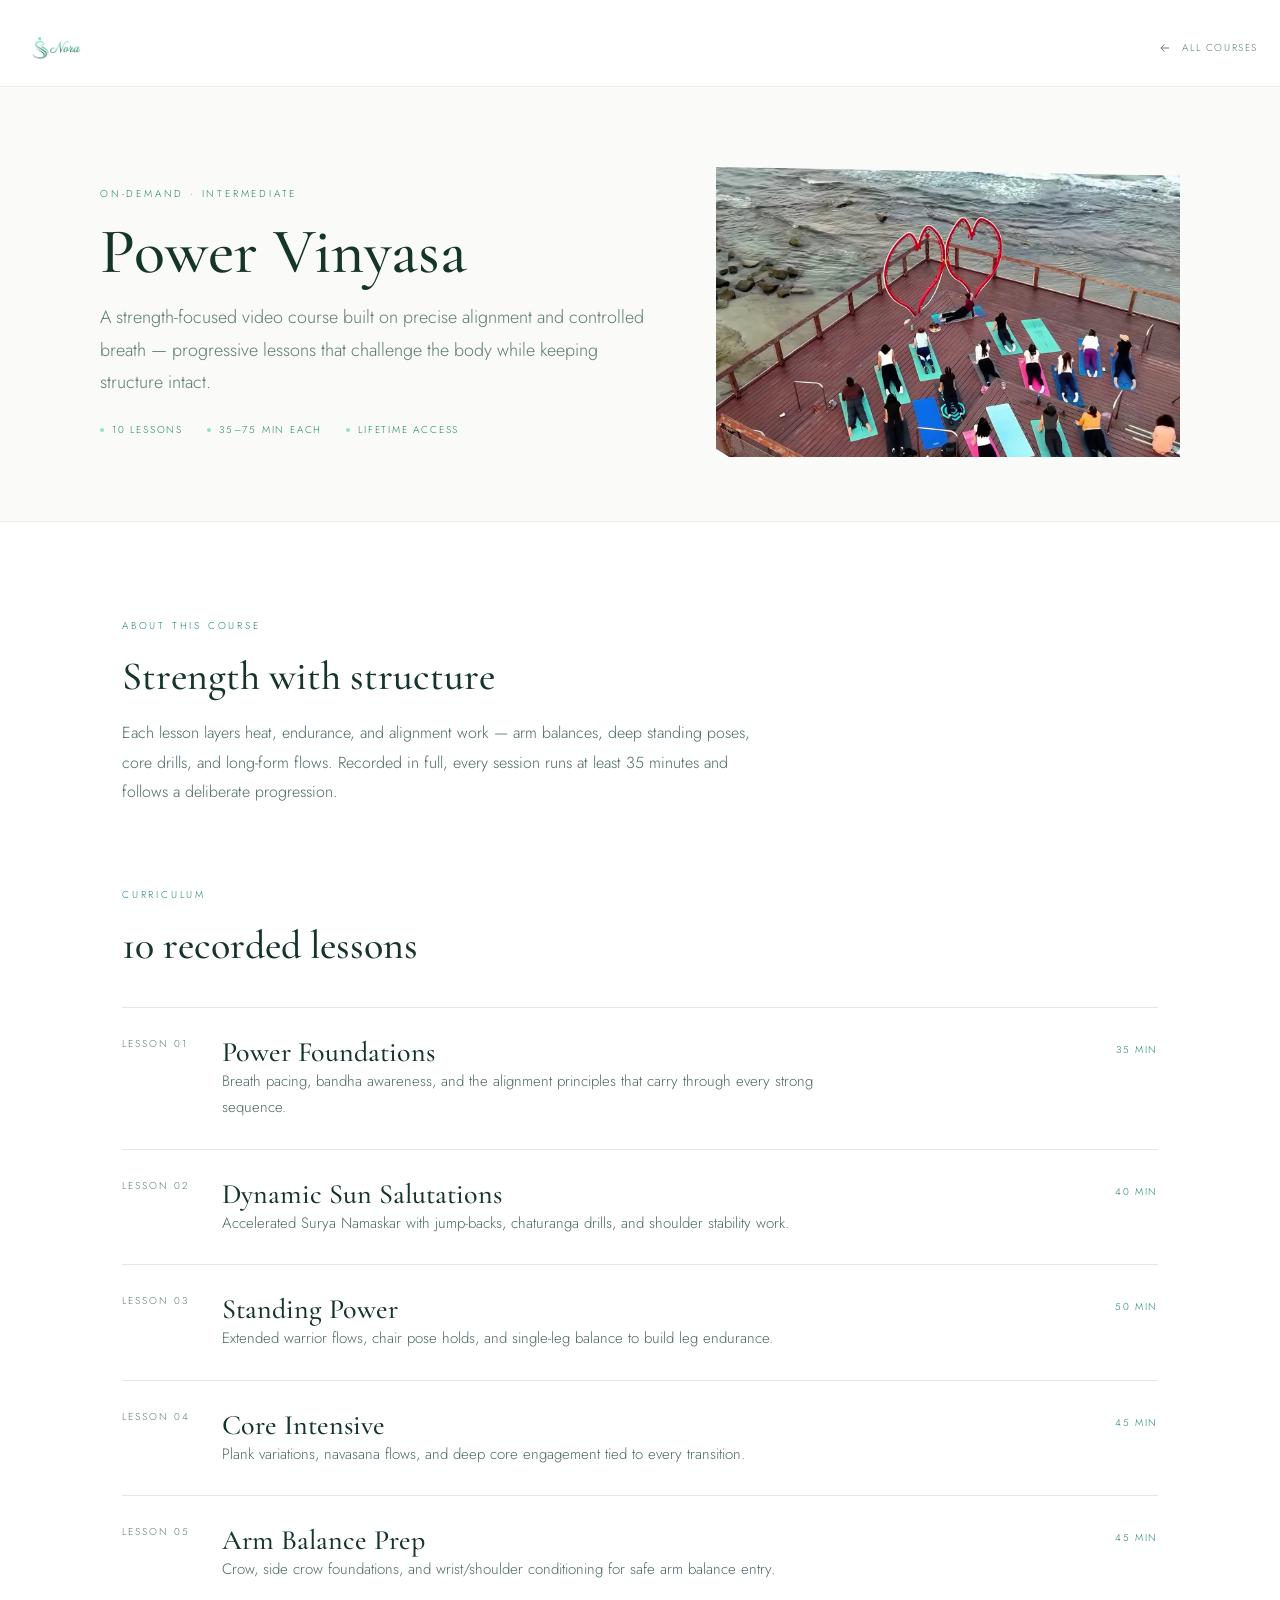
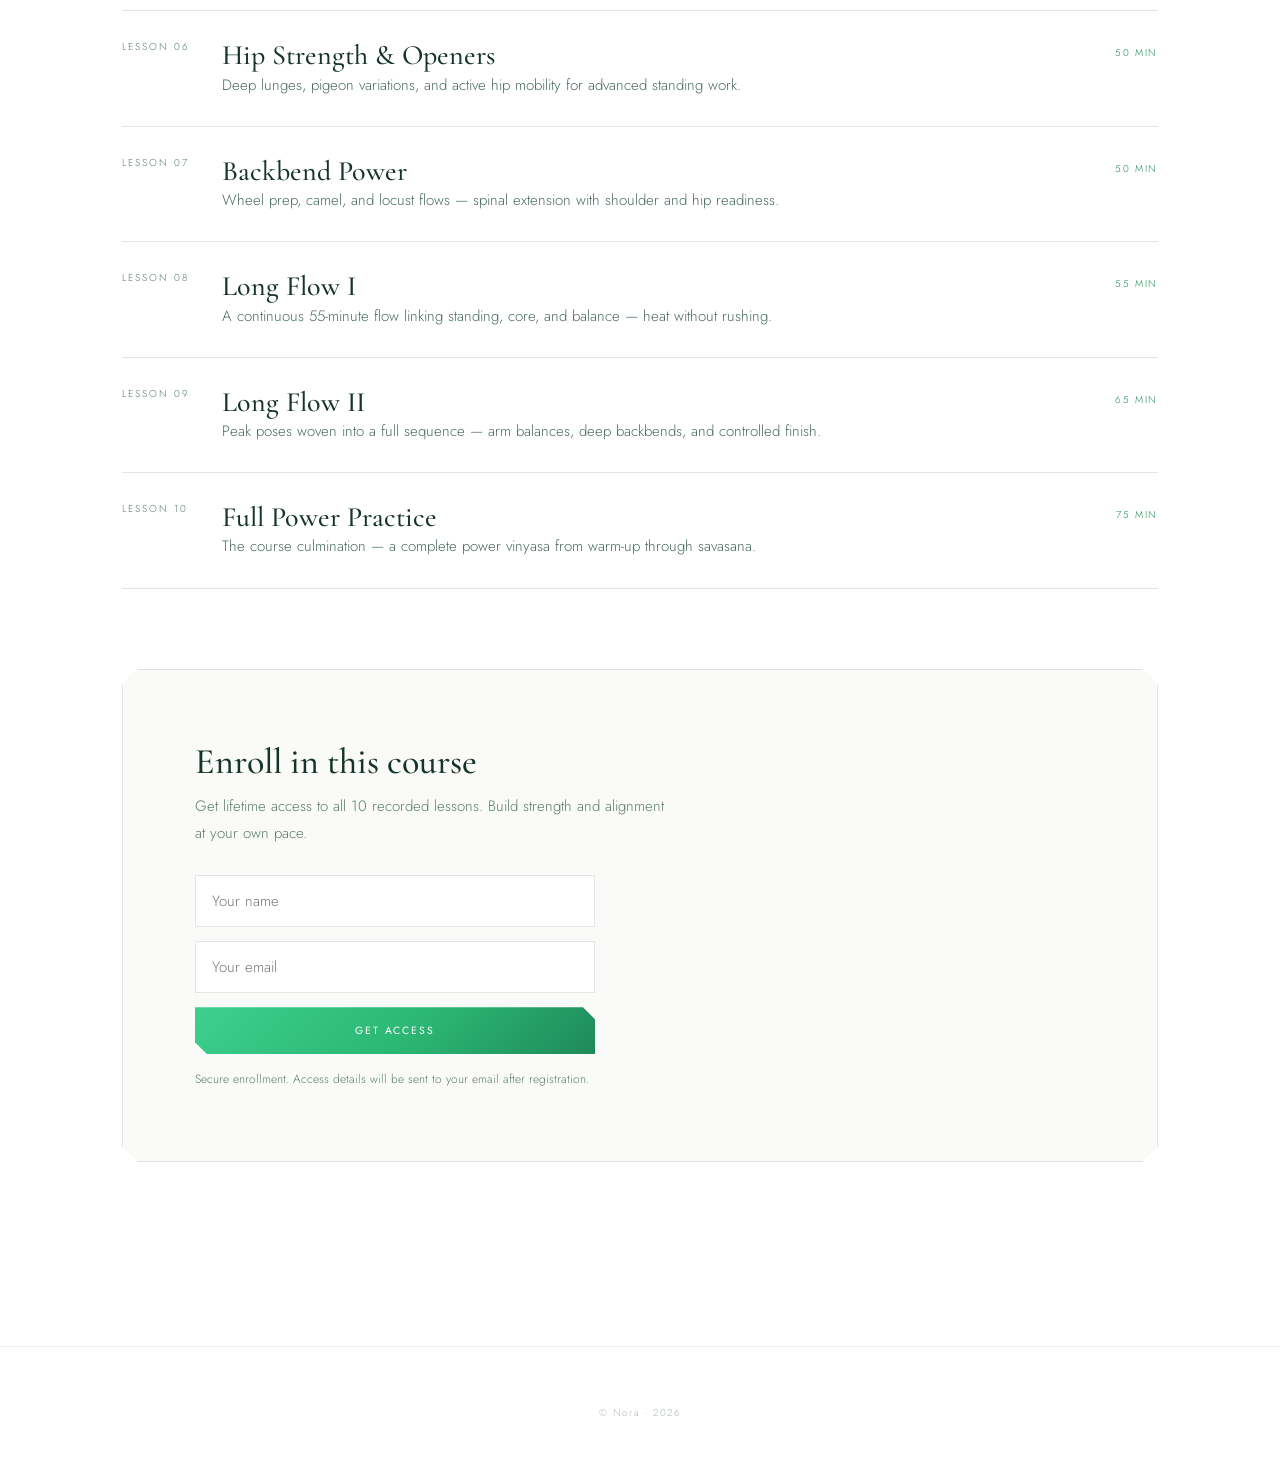
==== courses/power-vinyasa.html @ 361f5e64 "7" ====
<!DOCTYPE html>
<html lang="en" dir="ltr">
<head>
<meta charset="UTF-8">
<meta name="viewport" content="width=device-width, initial-scale=1.0, viewport-fit=cover">
<meta name="theme-color" content="#FFFFFF">
<title>Power Vinyasa — Nora</title>
<meta name="description" content="On-demand Power Vinyasa course — 10 recorded lessons, 35–75 minutes each. Strength, alignment, and controlled breath.">
<link rel="preconnect" href="https://fonts.googleapis.com">
<link rel="preconnect" href="https://fonts.gstatic.com" crossorigin>
<link href="https://fonts.googleapis.com/css2?family=Cormorant+Garamond:ital,wght@0,400;0,500;0,600;1,400&family=Jost:wght@300;400;500;600&display=swap" rel="stylesheet">
<link rel="stylesheet" href="../css/course.css">
</head>
<body>

<header class="nav">
  <a class="nav-brand" href="../index.html" aria-label="Nora — home">
    <img src="../img/logo.png" alt="Nora" width="160" height="48" decoding="async">
  </a>
  <a class="nav-back" href="../index.html#courses">
    <svg viewBox="0 0 24 24" fill="none" stroke-width="1.6"><path d="M19 12H5M11 6l-6 6 6 6"/></svg>
    All courses
  </a>
</header>

<main>
  <section class="course-hero">
    <div class="course-hero-inner">
      <div class="course-intro">
        <p class="course-kicker">On-demand · Intermediate</p>
        <h1 class="course-title font-display">Power Vinyasa</h1>
        <p class="course-lead">A strength-focused video course built on precise alignment and controlled breath — progressive lessons that challenge the body while keeping structure intact.</p>
        <div class="course-meta">
          <span>10 lessons</span>
          <span>35–75 min each</span>
          <span>Lifetime access</span>
        </div>
      </div>
      <div class="course-cover">
        <img src="../img/3.jpg" alt="Power Vinyasa course" width="800" height="500" loading="eager">
      </div>
    </div>
  </section>

  <div class="course-body">
    <section class="course-section">
      <p class="course-section-label">About this course</p>
      <h2 class="course-section-title font-display">Strength with structure</h2>
      <p class="course-section-text">Each lesson layers heat, endurance, and alignment work — arm balances, deep standing poses, core drills, and long-form flows. Recorded in full, every session runs at least 35 minutes and follows a deliberate progression.</p>
    </section>

    <section class="course-section" id="curriculum">
      <p class="course-section-label">Curriculum</p>
      <h2 class="course-section-title font-display">10 recorded lessons</h2>
      <ol class="curriculum">
        <li class="lesson">
          <span class="lesson-num">Lesson 01</span>
          <div>
            <h3 class="lesson-title">Power Foundations</h3>
            <p class="lesson-desc">Breath pacing, bandha awareness, and the alignment principles that carry through every strong sequence.</p>
          </div>
          <span class="lesson-meta">35 min</span>
        </li>
        <li class="lesson">
          <span class="lesson-num">Lesson 02</span>
          <div>
            <h3 class="lesson-title">Dynamic Sun Salutations</h3>
            <p class="lesson-desc">Accelerated Surya Namaskar with jump-backs, chaturanga drills, and shoulder stability work.</p>
          </div>
          <span class="lesson-meta">40 min</span>
        </li>
        <li class="lesson">
          <span class="lesson-num">Lesson 03</span>
          <div>
            <h3 class="lesson-title">Standing Power</h3>
            <p class="lesson-desc">Extended warrior flows, chair pose holds, and single-leg balance to build leg endurance.</p>
          </div>
          <span class="lesson-meta">50 min</span>
        </li>
        <li class="lesson">
          <span class="lesson-num">Lesson 04</span>
          <div>
            <h3 class="lesson-title">Core Intensive</h3>
            <p class="lesson-desc">Plank variations, navasana flows, and deep core engagement tied to every transition.</p>
          </div>
          <span class="lesson-meta">45 min</span>
        </li>
        <li class="lesson">
          <span class="lesson-num">Lesson 05</span>
          <div>
            <h3 class="lesson-title">Arm Balance Prep</h3>
            <p class="lesson-desc">Crow, side crow foundations, and wrist/shoulder conditioning for safe arm balance entry.</p>
          </div>
          <span class="lesson-meta">45 min</span>
        </li>
        <li class="lesson">
          <span class="lesson-num">Lesson 06</span>
          <div>
            <h3 class="lesson-title">Hip Strength &amp; Openers</h3>
            <p class="lesson-desc">Deep lunges, pigeon variations, and active hip mobility for advanced standing work.</p>
          </div>
          <span class="lesson-meta">50 min</span>
        </li>
        <li class="lesson">
          <span class="lesson-num">Lesson 07</span>
          <div>
            <h3 class="lesson-title">Backbend Power</h3>
            <p class="lesson-desc">Wheel prep, camel, and locust flows — spinal extension with shoulder and hip readiness.</p>
          </div>
          <span class="lesson-meta">50 min</span>
        </li>
        <li class="lesson">
          <span class="lesson-num">Lesson 08</span>
          <div>
            <h3 class="lesson-title">Long Flow I</h3>
            <p class="lesson-desc">A continuous 55-minute flow linking standing, core, and balance — heat without rushing.</p>
          </div>
          <span class="lesson-meta">55 min</span>
        </li>
        <li class="lesson">
          <span class="lesson-num">Lesson 09</span>
          <div>
            <h3 class="lesson-title">Long Flow II</h3>
            <p class="lesson-desc">Peak poses woven into a full sequence — arm balances, deep backbends, and controlled finish.</p>
          </div>
          <span class="lesson-meta">65 min</span>
        </li>
        <li class="lesson">
          <span class="lesson-num">Lesson 10</span>
          <div>
            <h3 class="lesson-title">Full Power Practice</h3>
            <p class="lesson-desc">The course culmination — a complete power vinyasa from warm-up through savasana.</p>
          </div>
          <span class="lesson-meta">75 min</span>
        </li>
      </ol>
    </section>

    <section class="course-section" id="enroll">
      <div class="enroll">
        <h2 class="enroll-title font-display">Enroll in this course</h2>
        <p class="enroll-desc">Get lifetime access to all 10 recorded lessons. Build strength and alignment at your own pace.</p>
        <form class="enroll-form" id="enroll-form" novalidate>
          <input class="enroll-field" type="text" name="name" placeholder="Your name" required autocomplete="name">
          <input class="enroll-field" type="email" name="email" placeholder="Your email" required autocomplete="email">
          <button class="enroll-btn" type="submit">Get access</button>
        </form>
        <p class="enroll-note">Secure enrollment. Access details will be sent to your email after registration.</p>
        <p class="enroll-success" id="enroll-success" role="status">Thank you — we'll send your course access details shortly.</p>
      </div>
    </section>
  </div>
</main>

<footer class="site-foot">
  <p class="site-foot-copy">&copy; Nora · 2026</p>
</footer>

<script>
document.getElementById('enroll-form').addEventListener('submit', function(e){
  e.preventDefault();
  this.style.display = 'none';
  document.querySelector('.enroll-note').style.display = 'none';
  document.getElementById('enroll-success').style.display = 'block';
});
</script>
</body>
</html>
---- css/course.css ----
:root{
  --stone:#FFFFFF;
  --stone-deep:#FAFAF8;
  --stone-mid:#F0EEEA;
  --sand:#2BB673;
  --moss:#3ECF8E;
  --moss-deep:#1F8A5A;
  --ink:#16352A;
  --ink-soft:#4A6B5C;
  --whisper:#16352A;
  --whisper-dim:#5A7D6C;
  --line:rgba(22,53,42,0.08);
  --line-dark:rgba(22,53,42,0.12);
  --pad:max(22px, env(safe-area-inset-left,0px), env(safe-area-inset-right,0px));
  --pad-top:max(14px, env(safe-area-inset-top,0px));
  --container:1080px;
  --ease-luxury:cubic-bezier(0.22,1,0.36,1);
}
*,*::before,*::after{box-sizing:border-box;}
html,body{margin:0;padding:0;}
body{
  background:var(--stone);
  color:var(--whisper);
  font-family:'Jost',sans-serif;
  font-weight:300;
  line-height:1.6;
  -webkit-font-smoothing:antialiased;
}
a{color:inherit;text-decoration:none;}
img{display:block;max-width:100%;height:auto;}
.font-display{font-family:'Cormorant Garamond',serif;}

.nav{
  position:sticky;top:0;z-index:100;
  padding:calc(var(--pad-top) + 10px) var(--pad) 14px;
  display:flex;align-items:center;justify-content:space-between;
  background:rgba(255,255,255,0.92);
  backdrop-filter:blur(18px);-webkit-backdrop-filter:blur(18px);
  border-bottom:1px solid var(--line);
}
.nav-brand img{height:clamp(36px,8vw,48px);width:auto;}
.nav-back{
  display:inline-flex;align-items:center;gap:10px;
  font-size:10px;letter-spacing:0.16em;text-transform:uppercase;
  color:var(--whisper-dim);transition:gap .35s var(--ease-luxury), color .35s;
}
.nav-back:hover{gap:14px;color:var(--moss-deep);}
.nav-back svg{width:14px;height:14px;stroke:currentColor;}

.course-hero{
  padding:clamp(48px,9vw,80px) var(--pad) clamp(40px,7vw,64px);
  background:var(--stone-deep);
  border-bottom:1px solid var(--line);
}
.course-hero-inner{
  max-width:var(--container);margin:0 auto;
  display:grid;grid-template-columns:1fr;gap:clamp(32px,6vw,48px);
  align-items:center;
}
.course-cover{
  aspect-ratio:16/10;overflow:hidden;
  clip-path:polygon(0 0, 100% 3%, 100% 100%, 3% 100%, 0 97%);
  background:var(--stone-mid);
}
.course-cover img{width:100%;height:100%;object-fit:cover;}
.course-kicker{
  font-size:10px;letter-spacing:0.28em;text-transform:uppercase;
  color:var(--moss-deep);margin:0 0 16px;
}
.course-title{
  font-size:clamp(40px,8vw,64px);line-height:1.05;font-weight:500;
  margin:0 0 16px;color:var(--ink);
}
.course-lead{
  font-size:clamp(16px,3.2vw,18px);line-height:1.8;
  color:var(--whisper-dim);margin:0 0 24px;max-width:560px;
}
.course-meta{
  display:flex;flex-wrap:wrap;gap:clamp(14px,3vw,24px);
  font-size:10px;letter-spacing:0.18em;text-transform:uppercase;color:var(--moss-deep);
}
.course-meta span{display:flex;align-items:center;gap:8px;}
.course-meta span::before{content:'';width:4px;height:4px;border-radius:50%;background:var(--moss);opacity:0.55;}

.course-body{max-width:var(--container);margin:0 auto;padding:clamp(56px,10vw,96px) var(--pad);}
.course-section{margin-bottom:clamp(56px,9vw,80px);}
.course-section:last-child{margin-bottom:0;}
.course-section-label{
  font-size:10px;letter-spacing:0.28em;text-transform:uppercase;
  color:var(--moss-deep);margin:0 0 20px;
}
.course-section-title{
  font-size:clamp(28px,5vw,40px);line-height:1.1;font-weight:500;
  margin:0 0 20px;color:var(--ink);
}
.course-section-text{
  font-size:16px;line-height:1.85;color:var(--ink-soft);
  margin:0;max-width:640px;
}

.curriculum{list-style:none;margin:clamp(28px,5vw,40px) 0 0;padding:0;}
.lesson{
  display:grid;grid-template-columns:1fr;gap:12px;
  padding:clamp(20px,4vw,28px) 0;
  border-bottom:1px solid var(--line-dark);
}
.lesson:first-child{border-top:1px solid var(--line-dark);}
.lesson-num{
  font-size:10px;letter-spacing:0.2em;text-transform:uppercase;
  color:var(--whisper-dim);
}
.lesson-title{
  font-family:'Cormorant Garamond',serif;
  font-size:clamp(22px,4vw,28px);font-weight:500;line-height:1.15;
  margin:0;color:var(--ink);
}
.lesson-desc{font-size:15px;line-height:1.75;color:var(--ink-soft);margin:0;max-width:600px;}
.lesson-meta{
  font-size:10px;letter-spacing:0.16em;text-transform:uppercase;color:var(--moss-deep);
}

.enroll{
  padding:clamp(48px,8vw,72px);
  background:var(--stone-deep);
  border:1px solid var(--line-dark);
  clip-path:polygon(0 16px, 16px 0, calc(100% - 16px) 0, 100% 16px, 100% calc(100% - 16px), calc(100% - 16px) 100%, 16px 100%, 0 calc(100% - 16px));
}
.enroll-title{
  font-size:clamp(28px,5vw,36px);line-height:1.1;font-weight:500;
  margin:0 0 12px;color:var(--ink);
}
.enroll-desc{font-size:15px;line-height:1.8;color:var(--whisper-dim);margin:0 0 28px;max-width:480px;}
.enroll-form{display:flex;flex-direction:column;gap:14px;max-width:400px;}
.enroll-field{
  width:100%;padding:14px 16px;
  border:1px solid var(--line-dark);background:#fff;
  font-family:'Jost',sans-serif;font-size:15px;font-weight:300;color:var(--ink);
  outline:none;transition:border-color .3s;
}
.enroll-field:focus{border-color:var(--sand);}
.enroll-btn{
  display:inline-flex;align-items:center;justify-content:center;gap:10px;
  padding:16px 28px;border:none;cursor:pointer;
  font-family:'Jost',sans-serif;font-size:10.5px;letter-spacing:0.18em;text-transform:uppercase;
  background:linear-gradient(135deg,#3ECF8E 0%,#2BB673 55%,#1F8A5A 100%);
  color:#fff;
  clip-path:polygon(0 0, calc(100% - 12px) 0, 100% 12px, 100% 100%, 12px 100%, 0 calc(100% - 12px));
  transition:transform .4s var(--ease-luxury), box-shadow .4s;
}
.enroll-btn:hover{transform:translateY(-2px);box-shadow:0 14px 32px rgba(22,53,42,0.15);}
.enroll-note{font-size:12px;color:var(--whisper-dim);margin:16px 0 0;max-width:400px;}
.enroll-success{
  display:none;padding:20px 0;
  font-size:15px;line-height:1.7;color:var(--moss-deep);
}

.site-foot{
  margin-top:clamp(64px,10vw,88px);
  padding:clamp(32px,6vw,48px) var(--pad);
  border-top:1px solid var(--line);
  text-align:center;
}
.site-foot-copy{font-size:10px;letter-spacing:0.14em;color:rgba(22,53,42,0.35);}

@media (min-width:800px){
  .course-hero-inner{grid-template-columns:1.1fr 0.9fr;}
  .lesson{grid-template-columns:80px 1fr auto;align-items:start;gap:20px;}
  .lesson-meta{text-align:right;padding-top:6px;}
}
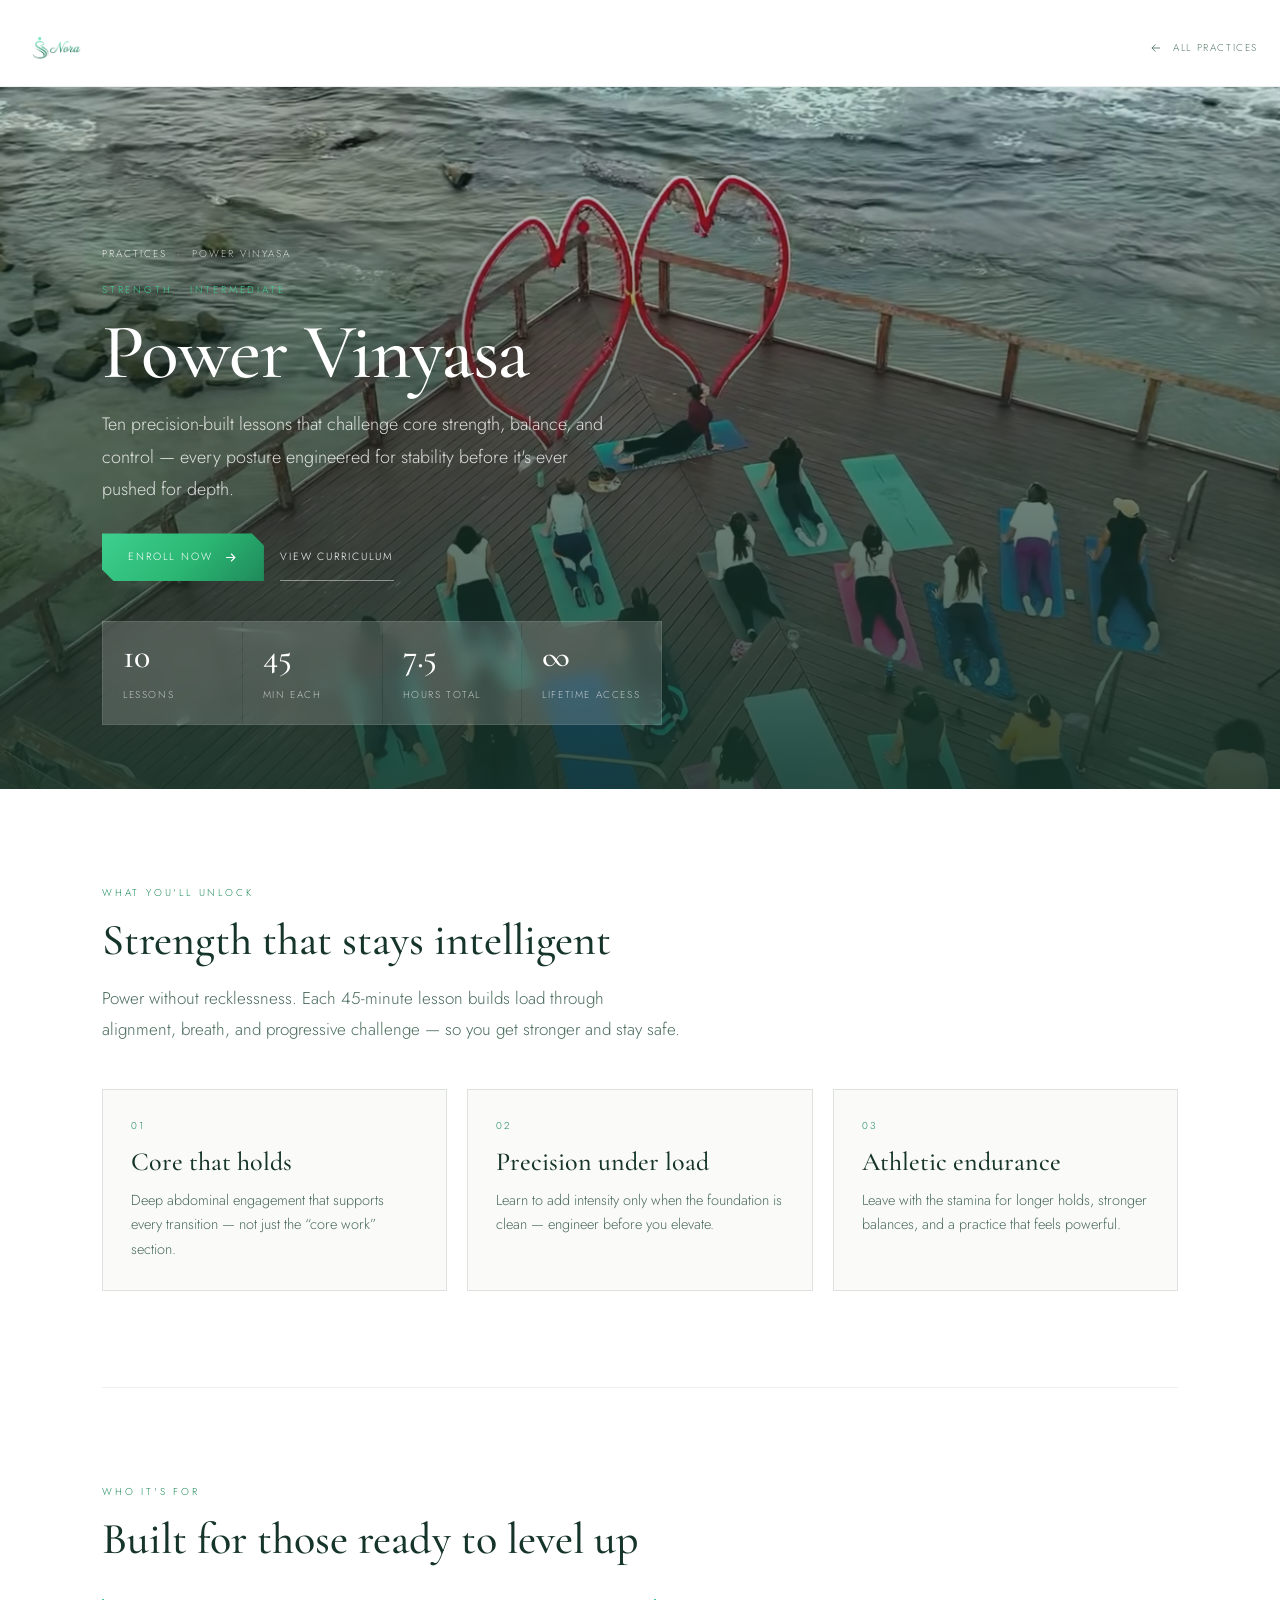
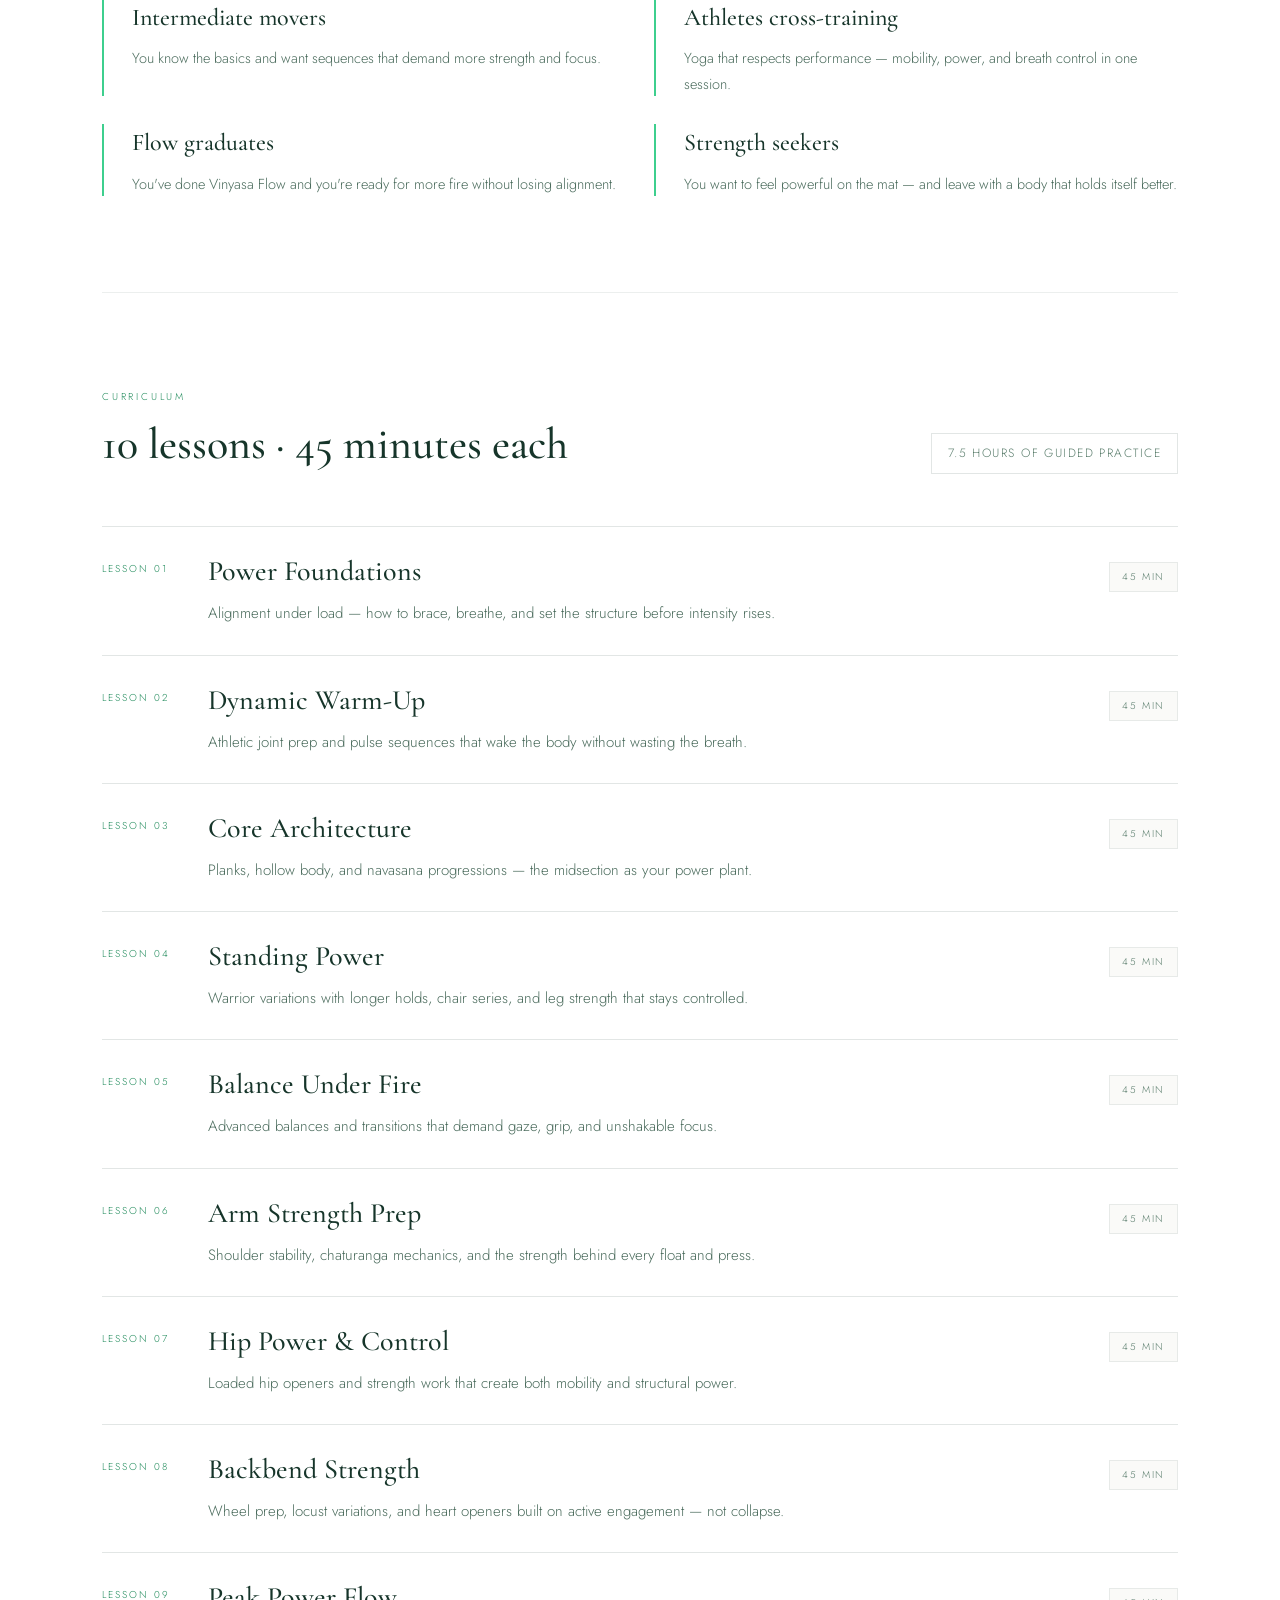
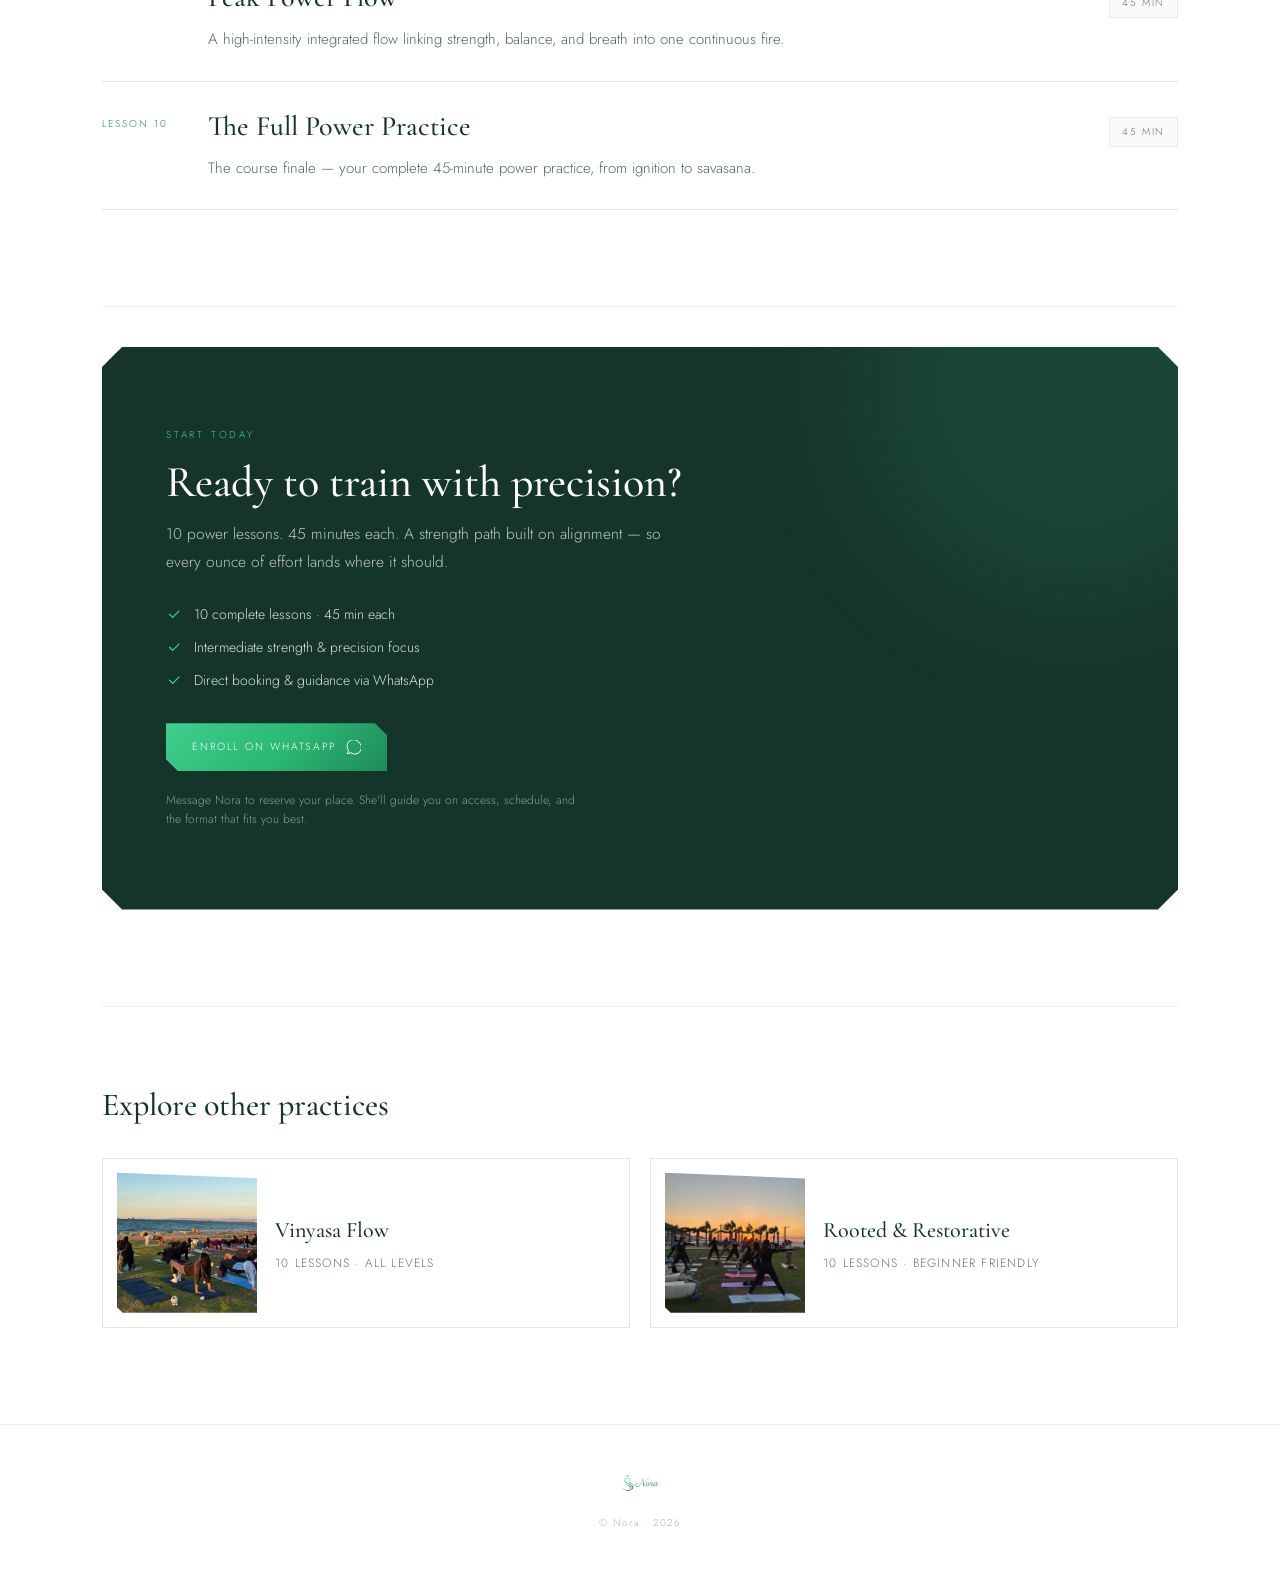
==== commit ad409b86: "1" ====
--- a/courses/power-vinyasa.html
+++ b/courses/power-vinyasa.html
@@ -4,8 +4,8 @@
 <meta charset="UTF-8">
 <meta name="viewport" content="width=device-width, initial-scale=1.0, viewport-fit=cover">
 <meta name="theme-color" content="#FFFFFF">
-<title>Power Vinyasa — Nora</title>
-<meta name="description" content="On-demand Power Vinyasa course — 10 recorded lessons, 35–75 minutes each. Strength, alignment, and controlled breath.">
+<title>Power Vinyasa — 10 Lessons · Nora</title>
+<meta name="description" content="Power Vinyasa course with Nora — 10 strength-focused lessons, 45 minutes each. Precision alignment, core power, and controlled breath.">
 <link rel="preconnect" href="https://fonts.googleapis.com">
 <link rel="preconnect" href="https://fonts.gstatic.com" crossorigin>
 <link href="https://fonts.googleapis.com/css2?family=Cormorant+Garamond:ital,wght@0,400;0,500;0,600;1,400&family=Jost:wght@300;400;500;600&display=swap" rel="stylesheet">
@@ -17,152 +17,258 @@
   <a class="nav-brand" href="../index.html" aria-label="Nora — home">
     <img src="../img/logo.png" alt="Nora" width="160" height="48" decoding="async">
   </a>
-  <a class="nav-back" href="../index.html#courses">
+  <a class="nav-back" href="../index.html#practices">
     <svg viewBox="0 0 24 24" fill="none" stroke-width="1.6"><path d="M19 12H5M11 6l-6 6 6 6"/></svg>
-    All courses
+    All practices
   </a>
 </header>
 
 <main>
   <section class="course-hero">
+    <div class="course-hero-media" aria-hidden="true">
+      <img src="../img/3.jpg" alt="" width="1600" height="1000" decoding="async">
+    </div>
     <div class="course-hero-inner">
-      <div class="course-intro">
-        <p class="course-kicker">On-demand · Intermediate</p>
-        <h1 class="course-title font-display">Power Vinyasa</h1>
-        <p class="course-lead">A strength-focused video course built on precise alignment and controlled breath — progressive lessons that challenge the body while keeping structure intact.</p>
-        <div class="course-meta">
-          <span>10 lessons</span>
-          <span>35–75 min each</span>
-          <span>Lifetime access</span>
-        </div>
-      </div>
-      <div class="course-cover">
-        <img src="../img/3.jpg" alt="Power Vinyasa course" width="800" height="500" loading="eager">
+      <p class="course-breadcrumb">
+        <a href="../index.html#practices">Practices</a>
+        <span aria-hidden="true">·</span>
+        <span>Power Vinyasa</span>
+      </p>
+      <p class="course-kicker">Strength · Intermediate</p>
+      <h1 class="course-title font-display">Power Vinyasa</h1>
+      <p class="course-lead">Ten precision-built lessons that challenge core strength, balance, and control — every posture engineered for stability before it's ever pushed for depth.</p>
+      <div class="course-hero-actions">
+        <a class="btn btn--solid" href="#enroll">
+          Enroll now
+          <svg viewBox="0 0 24 24" fill="none" stroke-width="1.8"><path d="M5 12h14M13 6l6 6-6 6"/></svg>
+        </a>
+        <a class="btn btn--ghost" href="#curriculum">View curriculum</a>
+      </div>
+      <div class="course-stats">
+        <div class="course-stat"><strong>10</strong><span>Lessons</span></div>
+        <div class="course-stat"><strong>45</strong><span>Min each</span></div>
+        <div class="course-stat"><strong>7.5</strong><span>Hours total</span></div>
+        <div class="course-stat"><strong>∞</strong><span>Lifetime access</span></div>
       </div>
     </div>
   </section>
 
   <div class="course-body">
     <section class="course-section">
-      <p class="course-section-label">About this course</p>
-      <h2 class="course-section-title font-display">Strength with structure</h2>
-      <p class="course-section-text">Each lesson layers heat, endurance, and alignment work — arm balances, deep standing poses, core drills, and long-form flows. Recorded in full, every session runs at least 35 minutes and follows a deliberate progression.</p>
+      <p class="course-section-label">What you'll unlock</p>
+      <h2 class="course-section-title font-display">Strength that stays intelligent</h2>
+      <p class="course-section-text">Power without recklessness. Each 45-minute lesson builds load through alignment, breath, and progressive challenge — so you get stronger and stay safe.</p>
+      <div class="outcomes">
+        <article class="outcome">
+          <p class="outcome-num">01</p>
+          <h3 class="outcome-title font-display">Core that holds</h3>
+          <p class="outcome-text">Deep abdominal engagement that supports every transition — not just the “core work” section.</p>
+        </article>
+        <article class="outcome">
+          <p class="outcome-num">02</p>
+          <h3 class="outcome-title font-display">Precision under load</h3>
+          <p class="outcome-text">Learn to add intensity only when the foundation is clean — engineer before you elevate.</p>
+        </article>
+        <article class="outcome">
+          <p class="outcome-num">03</p>
+          <h3 class="outcome-title font-display">Athletic endurance</h3>
+          <p class="outcome-text">Leave with the stamina for longer holds, stronger balances, and a practice that feels powerful.</p>
+        </article>
+      </div>
+    </section>
+
+    <section class="course-section">
+      <p class="course-section-label">Who it's for</p>
+      <h2 class="course-section-title font-display">Built for those ready to level up</h2>
+      <div class="for-grid">
+        <div class="for-card">
+          <h3 class="font-display">Intermediate movers</h3>
+          <p>You know the basics and want sequences that demand more strength and focus.</p>
+        </div>
+        <div class="for-card">
+          <h3 class="font-display">Athletes cross-training</h3>
+          <p>Yoga that respects performance — mobility, power, and breath control in one session.</p>
+        </div>
+        <div class="for-card">
+          <h3 class="font-display">Flow graduates</h3>
+          <p>You've done Vinyasa Flow and you're ready for more fire without losing alignment.</p>
+        </div>
+        <div class="for-card">
+          <h3 class="font-display">Strength seekers</h3>
+          <p>You want to feel powerful on the mat — and leave with a body that holds itself better.</p>
+        </div>
+      </div>
     </section>
 
     <section class="course-section" id="curriculum">
-      <p class="course-section-label">Curriculum</p>
-      <h2 class="course-section-title font-display">10 recorded lessons</h2>
+      <div class="curriculum-head">
+        <div>
+          <p class="course-section-label">Curriculum</p>
+          <h2 class="course-section-title font-display">10 lessons · 45 minutes each</h2>
+        </div>
+        <p class="curriculum-total">7.5 hours of guided practice</p>
+      </div>
       <ol class="curriculum">
         <li class="lesson">
           <span class="lesson-num">Lesson 01</span>
+          <div class="lesson-body">
+            <div class="lesson-top">
+              <h3 class="lesson-title">Power Foundations</h3>
+              <span class="lesson-meta">45 min</span>
+            </div>
+            <p class="lesson-desc">Alignment under load — how to brace, breathe, and set the structure before intensity rises.</p>
+          </div>
+        </li>
+        <li class="lesson">
+          <span class="lesson-num">Lesson 02</span>
+          <div class="lesson-body">
+            <div class="lesson-top">
+              <h3 class="lesson-title">Dynamic Warm-Up</h3>
+              <span class="lesson-meta">45 min</span>
+            </div>
+            <p class="lesson-desc">Athletic joint prep and pulse sequences that wake the body without wasting the breath.</p>
+          </div>
+        </li>
+        <li class="lesson">
+          <span class="lesson-num">Lesson 03</span>
+          <div class="lesson-body">
+            <div class="lesson-top">
+              <h3 class="lesson-title">Core Architecture</h3>
+              <span class="lesson-meta">45 min</span>
+            </div>
+            <p class="lesson-desc">Planks, hollow body, and navasana progressions — the midsection as your power plant.</p>
+          </div>
+        </li>
+        <li class="lesson">
+          <span class="lesson-num">Lesson 04</span>
+          <div class="lesson-body">
+            <div class="lesson-top">
+              <h3 class="lesson-title">Standing Power</h3>
+              <span class="lesson-meta">45 min</span>
+            </div>
+            <p class="lesson-desc">Warrior variations with longer holds, chair series, and leg strength that stays controlled.</p>
+          </div>
+        </li>
+        <li class="lesson">
+          <span class="lesson-num">Lesson 05</span>
+          <div class="lesson-body">
+            <div class="lesson-top">
+              <h3 class="lesson-title">Balance Under Fire</h3>
+              <span class="lesson-meta">45 min</span>
+            </div>
+            <p class="lesson-desc">Advanced balances and transitions that demand gaze, grip, and unshakable focus.</p>
+          </div>
+        </li>
+        <li class="lesson">
+          <span class="lesson-num">Lesson 06</span>
+          <div class="lesson-body">
+            <div class="lesson-top">
+              <h3 class="lesson-title">Arm Strength Prep</h3>
+              <span class="lesson-meta">45 min</span>
+            </div>
+            <p class="lesson-desc">Shoulder stability, chaturanga mechanics, and the strength behind every float and press.</p>
+          </div>
+        </li>
+        <li class="lesson">
+          <span class="lesson-num">Lesson 07</span>
+          <div class="lesson-body">
+            <div class="lesson-top">
+              <h3 class="lesson-title">Hip Power &amp; Control</h3>
+              <span class="lesson-meta">45 min</span>
+            </div>
+            <p class="lesson-desc">Loaded hip openers and strength work that create both mobility and structural power.</p>
+          </div>
+        </li>
+        <li class="lesson">
+          <span class="lesson-num">Lesson 08</span>
+          <div class="lesson-body">
+            <div class="lesson-top">
+              <h3 class="lesson-title">Backbend Strength</h3>
+              <span class="lesson-meta">45 min</span>
+            </div>
+            <p class="lesson-desc">Wheel prep, locust variations, and heart openers built on active engagement — not collapse.</p>
+          </div>
+        </li>
+        <li class="lesson">
+          <span class="lesson-num">Lesson 09</span>
+          <div class="lesson-body">
+            <div class="lesson-top">
+              <h3 class="lesson-title">Peak Power Flow</h3>
+              <span class="lesson-meta">45 min</span>
+            </div>
+            <p class="lesson-desc">A high-intensity integrated flow linking strength, balance, and breath into one continuous fire.</p>
+          </div>
+        </li>
+        <li class="lesson">
+          <span class="lesson-num">Lesson 10</span>
+          <div class="lesson-body">
+            <div class="lesson-top">
+              <h3 class="lesson-title">The Full Power Practice</h3>
+              <span class="lesson-meta">45 min</span>
+            </div>
+            <p class="lesson-desc">The course finale — your complete 45-minute power practice, from ignition to savasana.</p>
+          </div>
+        </li>
+      </ol>
+    </section>
+
+    <div class="enroll-wrap" id="enroll">
+      <div class="enroll">
+        <div class="enroll-inner">
+          <p class="enroll-label">Start today</p>
+          <h2 class="enroll-title font-display">Ready to train with precision?</h2>
+          <p class="enroll-desc">10 power lessons. 45 minutes each. A strength path built on alignment — so every ounce of effort lands where it should.</p>
+          <ul class="enroll-points">
+            <li>
+              <svg viewBox="0 0 24 24" fill="none" stroke-width="1.8"><path d="M5 12l5 5L20 7"/></svg>
+              10 complete lessons · 45 min each
+            </li>
+            <li>
+              <svg viewBox="0 0 24 24" fill="none" stroke-width="1.8"><path d="M5 12l5 5L20 7"/></svg>
+              Intermediate strength &amp; precision focus
+            </li>
+            <li>
+              <svg viewBox="0 0 24 24" fill="none" stroke-width="1.8"><path d="M5 12l5 5L20 7"/></svg>
+              Direct booking &amp; guidance via WhatsApp
+            </li>
+          </ul>
+          <div class="enroll-actions">
+            <a class="btn btn--solid" href="https://chat.whatsapp.com/Hjp1t1T7gLN2Tsj217ojOn" target="_blank" rel="noopener noreferrer">
+              Enroll on WhatsApp
+              <svg viewBox="0 0 24 24" fill="none" stroke-width="1.6"><path d="M20.5 3.5A10 10 0 003.8 16.4L2 22l5.8-1.7A10 10 0 1020.5 3.5z"/></svg>
+            </a>
+          </div>
+          <p class="enroll-note">Message Nora to reserve your place. She'll guide you on access, schedule, and the format that fits you best.</p>
+        </div>
+      </div>
+    </div>
+
+    <section class="related">
+      <h2 class="related-title font-display">Explore other practices</h2>
+      <div class="related-grid">
+        <a class="related-card" href="vinyasa-flow.html">
+          <img src="../img/1.jpg" alt="Vinyasa Flow" loading="lazy">
           <div>
-            <h3 class="lesson-title">Power Foundations</h3>
-            <p class="lesson-desc">Breath pacing, bandha awareness, and the alignment principles that carry through every strong sequence.</p>
-          </div>
-          <span class="lesson-meta">35 min</span>
-        </li>
-        <li class="lesson">
-          <span class="lesson-num">Lesson 02</span>
+            <h3>Vinyasa Flow</h3>
+            <p>10 lessons · All levels</p>
+          </div>
+        </a>
+        <a class="related-card" href="rooted-restorative.html">
+          <img src="../img/2.jpg" alt="Rooted &amp; Restorative" loading="lazy">
           <div>
-            <h3 class="lesson-title">Dynamic Sun Salutations</h3>
-            <p class="lesson-desc">Accelerated Surya Namaskar with jump-backs, chaturanga drills, and shoulder stability work.</p>
-          </div>
-          <span class="lesson-meta">40 min</span>
-        </li>
-        <li class="lesson">
-          <span class="lesson-num">Lesson 03</span>
-          <div>
-            <h3 class="lesson-title">Standing Power</h3>
-            <p class="lesson-desc">Extended warrior flows, chair pose holds, and single-leg balance to build leg endurance.</p>
-          </div>
-          <span class="lesson-meta">50 min</span>
-        </li>
-        <li class="lesson">
-          <span class="lesson-num">Lesson 04</span>
-          <div>
-            <h3 class="lesson-title">Core Intensive</h3>
-            <p class="lesson-desc">Plank variations, navasana flows, and deep core engagement tied to every transition.</p>
-          </div>
-          <span class="lesson-meta">45 min</span>
-        </li>
-        <li class="lesson">
-          <span class="lesson-num">Lesson 05</span>
-          <div>
-            <h3 class="lesson-title">Arm Balance Prep</h3>
-            <p class="lesson-desc">Crow, side crow foundations, and wrist/shoulder conditioning for safe arm balance entry.</p>
-          </div>
-          <span class="lesson-meta">45 min</span>
-        </li>
-        <li class="lesson">
-          <span class="lesson-num">Lesson 06</span>
-          <div>
-            <h3 class="lesson-title">Hip Strength &amp; Openers</h3>
-            <p class="lesson-desc">Deep lunges, pigeon variations, and active hip mobility for advanced standing work.</p>
-          </div>
-          <span class="lesson-meta">50 min</span>
-        </li>
-        <li class="lesson">
-          <span class="lesson-num">Lesson 07</span>
-          <div>
-            <h3 class="lesson-title">Backbend Power</h3>
-            <p class="lesson-desc">Wheel prep, camel, and locust flows — spinal extension with shoulder and hip readiness.</p>
-          </div>
-          <span class="lesson-meta">50 min</span>
-        </li>
-        <li class="lesson">
-          <span class="lesson-num">Lesson 08</span>
-          <div>
-            <h3 class="lesson-title">Long Flow I</h3>
-            <p class="lesson-desc">A continuous 55-minute flow linking standing, core, and balance — heat without rushing.</p>
-          </div>
-          <span class="lesson-meta">55 min</span>
-        </li>
-        <li class="lesson">
-          <span class="lesson-num">Lesson 09</span>
-          <div>
-            <h3 class="lesson-title">Long Flow II</h3>
-            <p class="lesson-desc">Peak poses woven into a full sequence — arm balances, deep backbends, and controlled finish.</p>
-          </div>
-          <span class="lesson-meta">65 min</span>
-        </li>
-        <li class="lesson">
-          <span class="lesson-num">Lesson 10</span>
-          <div>
-            <h3 class="lesson-title">Full Power Practice</h3>
-            <p class="lesson-desc">The course culmination — a complete power vinyasa from warm-up through savasana.</p>
-          </div>
-          <span class="lesson-meta">75 min</span>
-        </li>
-      </ol>
-    </section>
-
-    <section class="course-section" id="enroll">
-      <div class="enroll">
-        <h2 class="enroll-title font-display">Enroll in this course</h2>
-        <p class="enroll-desc">Get lifetime access to all 10 recorded lessons. Build strength and alignment at your own pace.</p>
-        <form class="enroll-form" id="enroll-form" novalidate>
-          <input class="enroll-field" type="text" name="name" placeholder="Your name" required autocomplete="name">
-          <input class="enroll-field" type="email" name="email" placeholder="Your email" required autocomplete="email">
-          <button class="enroll-btn" type="submit">Get access</button>
-        </form>
-        <p class="enroll-note">Secure enrollment. Access details will be sent to your email after registration.</p>
-        <p class="enroll-success" id="enroll-success" role="status">Thank you — we'll send your course access details shortly.</p>
+            <h3>Rooted &amp; Restorative</h3>
+            <p>10 lessons · Beginner friendly</p>
+          </div>
+        </a>
       </div>
     </section>
   </div>
 </main>
 
 <footer class="site-foot">
+  <img class="site-foot-logo" src="../img/logo.png" alt="Nora" width="120" height="36" loading="lazy">
   <p class="site-foot-copy">&copy; Nora · 2026</p>
 </footer>
 
-<script>
-document.getElementById('enroll-form').addEventListener('submit', function(e){
-  e.preventDefault();
-  this.style.display = 'none';
-  document.querySelector('.enroll-note').style.display = 'none';
-  document.getElementById('enroll-success').style.display = 'block';
-});
-</script>
 </body>
 </html>
--- a/css/course.css
+++ b/css/course.css
@@ -13,10 +13,11 @@
   --line-dark:rgba(22,53,42,0.12);
   --pad:max(22px, env(safe-area-inset-left,0px), env(safe-area-inset-right,0px));
   --pad-top:max(14px, env(safe-area-inset-top,0px));
-  --container:1080px;
-  --ease-luxury:cubic-bezier(0.22,1,0.36,1);
-}
-*,*::before,*::after{box-sizing:border-box;}
+  --container:1120px;
+  --ease:cubic-bezier(0.22,1,0.36,1);
+}
+*,*::before,*::after{box-sizing:border-box;-webkit-tap-highlight-color:transparent;}
+html{-webkit-text-size-adjust:100%;}
 html,body{margin:0;padding:0;}
 body{
   background:var(--stone);
@@ -30,140 +31,318 @@
 img{display:block;max-width:100%;height:auto;}
 .font-display{font-family:'Cormorant Garamond',serif;}
 
+/* ── Nav ── */
 .nav{
   position:sticky;top:0;z-index:100;
   padding:calc(var(--pad-top) + 10px) var(--pad) 14px;
   display:flex;align-items:center;justify-content:space-between;
-  background:rgba(255,255,255,0.92);
+  background:rgba(255,255,255,0.94);
   backdrop-filter:blur(18px);-webkit-backdrop-filter:blur(18px);
   border-bottom:1px solid var(--line);
 }
+.nav-brand{display:inline-flex;line-height:0;}
 .nav-brand img{height:clamp(36px,8vw,48px);width:auto;}
 .nav-back{
   display:inline-flex;align-items:center;gap:10px;
   font-size:10px;letter-spacing:0.16em;text-transform:uppercase;
-  color:var(--whisper-dim);transition:gap .35s var(--ease-luxury), color .35s;
+  color:var(--whisper-dim);transition:gap .35s var(--ease), color .35s;
 }
 .nav-back:hover{gap:14px;color:var(--moss-deep);}
 .nav-back svg{width:14px;height:14px;stroke:currentColor;}
 
+/* ── Hero ── */
 .course-hero{
-  padding:clamp(48px,9vw,80px) var(--pad) clamp(40px,7vw,64px);
-  background:var(--stone-deep);
-  border-bottom:1px solid var(--line);
+  position:relative;
+  min-height:clamp(520px,78vh,720px);
+  display:flex;align-items:flex-end;
+  overflow:hidden;
+  color:#fff;
+}
+.course-hero-media{
+  position:absolute;inset:0;z-index:0;
+}
+.course-hero-media img{
+  width:100%;height:100%;object-fit:cover;
+}
+.course-hero-media::after{
+  content:'';position:absolute;inset:0;
+  background:linear-gradient(180deg, rgba(22,53,42,0.18) 0%, rgba(22,53,42,0.55) 45%, rgba(22,53,42,0.88) 100%);
 }
 .course-hero-inner{
-  max-width:var(--container);margin:0 auto;
-  display:grid;grid-template-columns:1fr;gap:clamp(32px,6vw,48px);
-  align-items:center;
-}
-.course-cover{
-  aspect-ratio:16/10;overflow:hidden;
-  clip-path:polygon(0 0, 100% 3%, 100% 100%, 3% 100%, 0 97%);
-  background:var(--stone-mid);
-}
-.course-cover img{width:100%;height:100%;object-fit:cover;}
+  position:relative;z-index:1;
+  width:100%;max-width:var(--container);
+  margin:0 auto;
+  padding:clamp(48px,10vw,96px) var(--pad) clamp(40px,7vw,64px);
+}
+.course-breadcrumb{
+  display:inline-flex;align-items:center;gap:10px;
+  font-size:10px;letter-spacing:0.2em;text-transform:uppercase;
+  color:rgba(255,255,255,0.7);margin:0 0 20px;
+}
+.course-breadcrumb a{color:rgba(255,255,255,0.85);transition:color .3s;}
+.course-breadcrumb a:hover{color:#fff;}
 .course-kicker{
   font-size:10px;letter-spacing:0.28em;text-transform:uppercase;
-  color:var(--moss-deep);margin:0 0 16px;
+  color:var(--moss);margin:0 0 16px;
 }
 .course-title{
-  font-size:clamp(40px,8vw,64px);line-height:1.05;font-weight:500;
-  margin:0 0 16px;color:var(--ink);
+  font-size:clamp(42px,9vw,78px);line-height:0.98;font-weight:500;
+  margin:0 0 18px;max-width:720px;letter-spacing:-0.02em;
 }
 .course-lead{
   font-size:clamp(16px,3.2vw,18px);line-height:1.8;
-  color:var(--whisper-dim);margin:0 0 24px;max-width:560px;
-}
-.course-meta{
-  display:flex;flex-wrap:wrap;gap:clamp(14px,3vw,24px);
-  font-size:10px;letter-spacing:0.18em;text-transform:uppercase;color:var(--moss-deep);
-}
-.course-meta span{display:flex;align-items:center;gap:8px;}
-.course-meta span::before{content:'';width:4px;height:4px;border-radius:50%;background:var(--moss);opacity:0.55;}
-
-.course-body{max-width:var(--container);margin:0 auto;padding:clamp(56px,10vw,96px) var(--pad);}
-.course-section{margin-bottom:clamp(56px,9vw,80px);}
-.course-section:last-child{margin-bottom:0;}
-.course-section-label{
-  font-size:10px;letter-spacing:0.28em;text-transform:uppercase;
-  color:var(--moss-deep);margin:0 0 20px;
-}
-.course-section-title{
-  font-size:clamp(28px,5vw,40px);line-height:1.1;font-weight:500;
-  margin:0 0 20px;color:var(--ink);
-}
-.course-section-text{
-  font-size:16px;line-height:1.85;color:var(--ink-soft);
-  margin:0;max-width:640px;
-}
-
-.curriculum{list-style:none;margin:clamp(28px,5vw,40px) 0 0;padding:0;}
-.lesson{
-  display:grid;grid-template-columns:1fr;gap:12px;
-  padding:clamp(20px,4vw,28px) 0;
-  border-bottom:1px solid var(--line-dark);
-}
-.lesson:first-child{border-top:1px solid var(--line-dark);}
-.lesson-num{
-  font-size:10px;letter-spacing:0.2em;text-transform:uppercase;
-  color:var(--whisper-dim);
-}
-.lesson-title{
-  font-family:'Cormorant Garamond',serif;
-  font-size:clamp(22px,4vw,28px);font-weight:500;line-height:1.15;
-  margin:0;color:var(--ink);
-}
-.lesson-desc{font-size:15px;line-height:1.75;color:var(--ink-soft);margin:0;max-width:600px;}
-.lesson-meta{
-  font-size:10px;letter-spacing:0.16em;text-transform:uppercase;color:var(--moss-deep);
-}
-
-.enroll{
-  padding:clamp(48px,8vw,72px);
-  background:var(--stone-deep);
-  border:1px solid var(--line-dark);
-  clip-path:polygon(0 16px, 16px 0, calc(100% - 16px) 0, 100% 16px, 100% calc(100% - 16px), calc(100% - 16px) 100%, 16px 100%, 0 calc(100% - 16px));
-}
-.enroll-title{
-  font-size:clamp(28px,5vw,36px);line-height:1.1;font-weight:500;
-  margin:0 0 12px;color:var(--ink);
-}
-.enroll-desc{font-size:15px;line-height:1.8;color:var(--whisper-dim);margin:0 0 28px;max-width:480px;}
-.enroll-form{display:flex;flex-direction:column;gap:14px;max-width:400px;}
-.enroll-field{
-  width:100%;padding:14px 16px;
-  border:1px solid var(--line-dark);background:#fff;
-  font-family:'Jost',sans-serif;font-size:15px;font-weight:300;color:var(--ink);
-  outline:none;transition:border-color .3s;
-}
-.enroll-field:focus{border-color:var(--sand);}
-.enroll-btn{
+  color:rgba(255,255,255,0.82);margin:0 0 28px;max-width:520px;
+}
+.course-hero-actions{
+  display:flex;flex-wrap:wrap;gap:16px;align-items:center;
+  margin-bottom:clamp(28px,5vw,40px);
+}
+.btn{
   display:inline-flex;align-items:center;justify-content:center;gap:10px;
-  padding:16px 28px;border:none;cursor:pointer;
+  min-height:48px;padding:14px 26px;
   font-family:'Jost',sans-serif;font-size:10.5px;letter-spacing:0.18em;text-transform:uppercase;
+  border:none;cursor:pointer;transition:transform .4s var(--ease), box-shadow .4s, background .3s, color .3s;
+}
+.btn svg{width:15px;height:15px;stroke:currentColor;flex-shrink:0;}
+.btn--solid{
   background:linear-gradient(135deg,#3ECF8E 0%,#2BB673 55%,#1F8A5A 100%);
   color:#fff;
   clip-path:polygon(0 0, calc(100% - 12px) 0, 100% 12px, 100% 100%, 12px 100%, 0 calc(100% - 12px));
-  transition:transform .4s var(--ease-luxury), box-shadow .4s;
-}
-.enroll-btn:hover{transform:translateY(-2px);box-shadow:0 14px 32px rgba(22,53,42,0.15);}
-.enroll-note{font-size:12px;color:var(--whisper-dim);margin:16px 0 0;max-width:400px;}
-.enroll-success{
-  display:none;padding:20px 0;
-  font-size:15px;line-height:1.7;color:var(--moss-deep);
-}
-
+}
+.btn--solid:hover{transform:translateY(-2px);box-shadow:0 14px 32px rgba(0,0,0,0.25);}
+.btn--ghost{
+  background:transparent;color:#fff;
+  border-bottom:1px solid rgba(255,255,255,0.45);
+  padding-inline:0;border-radius:0;
+}
+.btn--ghost:hover{border-color:#fff;gap:14px;}
+.btn--ink{
+  background:var(--ink);color:#fff;
+  clip-path:polygon(0 0, calc(100% - 12px) 0, 100% 12px, 100% 100%, 12px 100%, 0 calc(100% - 12px));
+}
+.btn--ink:hover{transform:translateY(-2px);box-shadow:0 14px 32px rgba(22,53,42,0.2);}
+
+.course-stats{
+  display:grid;grid-template-columns:repeat(2,1fr);
+  gap:1px;background:rgba(255,255,255,0.12);
+  max-width:560px;
+  border:1px solid rgba(255,255,255,0.14);
+}
+.course-stat{
+  background:rgba(255,255,255,0.06);
+  backdrop-filter:blur(8px);
+  padding:18px 20px;
+}
+.course-stat strong{
+  display:block;
+  font-family:'Cormorant Garamond',serif;
+  font-size:clamp(28px,5vw,34px);font-weight:500;line-height:1;
+  margin-bottom:6px;
+}
+.course-stat span{
+  font-size:10px;letter-spacing:0.16em;text-transform:uppercase;
+  color:rgba(255,255,255,0.65);
+}
+
+/* ── Body sections ── */
+.course-body{max-width:var(--container);margin:0 auto;padding:0 var(--pad);}
+.course-section{padding:clamp(56px,10vw,96px) 0;border-bottom:1px solid var(--line);}
+.course-section:last-of-type{border-bottom:none;}
+.course-section-label{
+  font-size:10px;letter-spacing:0.28em;text-transform:uppercase;
+  color:var(--moss-deep);margin:0 0 16px;
+}
+.course-section-title{
+  font-size:clamp(30px,5.5vw,44px);line-height:1.08;font-weight:500;
+  margin:0 0 18px;color:var(--ink);max-width:640px;
+}
+.course-section-text{
+  font-size:clamp(15px,3vw,17px);line-height:1.85;color:var(--ink-soft);
+  margin:0;max-width:580px;
+}
+
+/* Outcomes / benefits */
+.outcomes{
+  display:grid;grid-template-columns:1fr;
+  gap:clamp(16px,3vw,20px);
+  margin-top:clamp(32px,5vw,44px);
+}
+.outcome{
+  padding:clamp(22px,4vw,28px);
+  border:1px solid var(--line-dark);
+  background:var(--stone-deep);
+  transition:border-color .35s, transform .35s var(--ease);
+}
+.outcome:hover{border-color:rgba(43,182,115,0.35);transform:translateY(-2px);}
+.outcome-num{
+  font-size:10px;letter-spacing:0.2em;text-transform:uppercase;
+  color:var(--moss-deep);margin:0 0 12px;
+}
+.outcome-title{
+  font-family:'Cormorant Garamond',serif;
+  font-size:clamp(22px,3.5vw,26px);font-weight:500;line-height:1.2;
+  margin:0 0 10px;color:var(--ink);
+}
+.outcome-text{font-size:14.5px;line-height:1.7;color:var(--ink-soft);margin:0;}
+
+/* For whom */
+.for-grid{
+  display:grid;grid-template-columns:1fr;
+  gap:clamp(20px,4vw,28px);
+  margin-top:clamp(28px,5vw,36px);
+}
+.for-card{
+  padding:0 0 0 clamp(20px,3vw,28px);
+  border-left:2px solid var(--moss);
+}
+.for-card h3{
+  font-family:'Cormorant Garamond',serif;
+  font-size:clamp(20px,3.5vw,24px);font-weight:500;margin:0 0 8px;color:var(--ink);
+}
+.for-card p{font-size:14.5px;line-height:1.75;color:var(--ink-soft);margin:0;}
+
+/* Curriculum */
+.curriculum-head{
+  display:flex;flex-wrap:wrap;align-items:end;justify-content:space-between;
+  gap:16px;margin-bottom:clamp(28px,5vw,40px);
+}
+.curriculum-total{
+  font-size:12px;letter-spacing:0.12em;text-transform:uppercase;
+  color:var(--whisper-dim);
+  padding:10px 16px;border:1px solid var(--line-dark);
+}
+.curriculum{list-style:none;margin:0;padding:0;}
+.lesson{
+  display:grid;grid-template-columns:auto 1fr;
+  gap:12px 18px;
+  padding:clamp(22px,4vw,28px) 0;
+  border-bottom:1px solid var(--line-dark);
+  transition:background .3s;
+}
+.lesson:first-child{border-top:1px solid var(--line-dark);}
+.lesson:hover{background:rgba(22,53,42,0.015);}
+.lesson-num{
+  font-size:10px;letter-spacing:0.2em;text-transform:uppercase;
+  color:var(--moss-deep);padding-top:6px;min-width:72px;
+}
+.lesson-body{min-width:0;}
+.lesson-top{
+  display:flex;flex-wrap:wrap;align-items:baseline;justify-content:space-between;
+  gap:8px 16px;margin-bottom:8px;
+}
+.lesson-title{
+  font-family:'Cormorant Garamond',serif;
+  font-size:clamp(22px,4vw,28px);font-weight:500;line-height:1.15;
+  margin:0;color:var(--ink);
+}
+.lesson-meta{
+  font-size:10px;letter-spacing:0.16em;text-transform:uppercase;
+  color:var(--whisper-dim);white-space:nowrap;
+  padding:6px 12px;border:1px solid var(--line);
+  background:var(--stone-deep);
+}
+.lesson-desc{font-size:15px;line-height:1.75;color:var(--ink-soft);margin:0;max-width:620px;}
+
+/* CTA / Enroll */
+.enroll-wrap{
+  margin:clamp(24px,5vw,40px) 0 clamp(56px,10vw,96px);
+}
+.enroll{
+  position:relative;
+  padding:clamp(48px,8vw,80px) clamp(28px,6vw,64px);
+  background:var(--ink);
+  color:#fff;
+  overflow:hidden;
+  clip-path:polygon(0 20px, 20px 0, calc(100% - 20px) 0, 100% 20px, 100% calc(100% - 20px), calc(100% - 20px) 100%, 20px 100%, 0 calc(100% - 20px));
+}
+.enroll::before{
+  content:'';position:absolute;top:-30%;right:-10%;
+  width:min(420px,70vw);height:min(420px,70vw);border-radius:50%;
+  background:rgba(62,207,142,0.12);filter:blur(60px);pointer-events:none;
+}
+.enroll-inner{position:relative;z-index:1;max-width:520px;}
+.enroll-label{
+  font-size:10px;letter-spacing:0.28em;text-transform:uppercase;
+  color:var(--moss);margin:0 0 16px;
+}
+.enroll-title{
+  font-size:clamp(30px,5.5vw,44px);line-height:1.08;font-weight:500;
+  margin:0 0 14px;
+}
+.enroll-desc{
+  font-size:15.5px;line-height:1.8;color:rgba(255,255,255,0.72);
+  margin:0 0 28px;
+}
+.enroll-points{
+  list-style:none;margin:0 0 32px;padding:0;
+  display:flex;flex-direction:column;gap:12px;
+}
+.enroll-points li{
+  display:flex;align-items:flex-start;gap:12px;
+  font-size:14px;color:rgba(255,255,255,0.85);line-height:1.5;
+}
+.enroll-points li svg{
+  width:16px;height:16px;stroke:var(--moss);flex-shrink:0;margin-top:2px;
+}
+.enroll-actions{display:flex;flex-wrap:wrap;gap:16px;align-items:center;}
+.enroll-note{
+  font-size:12px;color:rgba(255,255,255,0.5);
+  margin:20px 0 0;max-width:420px;
+}
+
+/* Related courses */
+.related{
+  padding:clamp(48px,8vw,72px) 0 clamp(64px,10vw,96px);
+  border-top:1px solid var(--line);
+}
+.related-title{
+  font-size:clamp(24px,4vw,32px);font-weight:500;margin:0 0 28px;color:var(--ink);
+}
+.related-grid{
+  display:grid;grid-template-columns:1fr;
+  gap:20px;
+}
+.related-card{
+  display:grid;grid-template-columns:120px 1fr;
+  gap:18px;align-items:center;
+  padding:14px;
+  border:1px solid var(--line-dark);
+  transition:border-color .35s, transform .35s var(--ease);
+}
+.related-card:hover{border-color:rgba(43,182,115,0.4);transform:translateY(-2px);}
+.related-card img{
+  width:100%;aspect-ratio:1;object-fit:cover;
+  clip-path:polygon(0 0, 100% 4%, 100% 100%, 4% 100%, 0 96%);
+}
+.related-card h3{
+  font-family:'Cormorant Garamond',serif;
+  font-size:22px;font-weight:500;margin:0 0 6px;color:var(--ink);
+}
+.related-card p{
+  font-size:12px;letter-spacing:0.1em;text-transform:uppercase;
+  color:var(--whisper-dim);margin:0;
+}
+
+/* Footer */
 .site-foot{
-  margin-top:clamp(64px,10vw,88px);
-  padding:clamp(32px,6vw,48px) var(--pad);
+  padding:clamp(28px,5vw,40px) var(--pad);
   border-top:1px solid var(--line);
   text-align:center;
 }
-.site-foot-copy{font-size:10px;letter-spacing:0.14em;color:rgba(22,53,42,0.35);}
-
-@media (min-width:800px){
-  .course-hero-inner{grid-template-columns:1.1fr 0.9fr;}
-  .lesson{grid-template-columns:80px 1fr auto;align-items:start;gap:20px;}
-  .lesson-meta{text-align:right;padding-top:6px;}
-}
+.site-foot-logo{height:36px;width:auto;margin:0 auto 14px;opacity:0.9;}
+.site-foot-copy{font-size:10px;letter-spacing:0.14em;color:rgba(22,53,42,0.35);margin:0;}
+
+@media (min-width:560px){
+  .course-stats{grid-template-columns:repeat(4,1fr);}
+  .outcomes{grid-template-columns:repeat(2,1fr);}
+  .for-grid{grid-template-columns:repeat(2,1fr);}
+  .related-grid{grid-template-columns:repeat(2,1fr);}
+}
+@media (min-width:900px){
+  .outcomes{grid-template-columns:repeat(3,1fr);}
+  .lesson{grid-template-columns:88px 1fr;}
+  .related-card{grid-template-columns:140px 1fr;}
+}
+@media (prefers-reduced-motion:reduce){
+  .btn:hover,.outcome:hover,.related-card:hover{transform:none;}
+}
